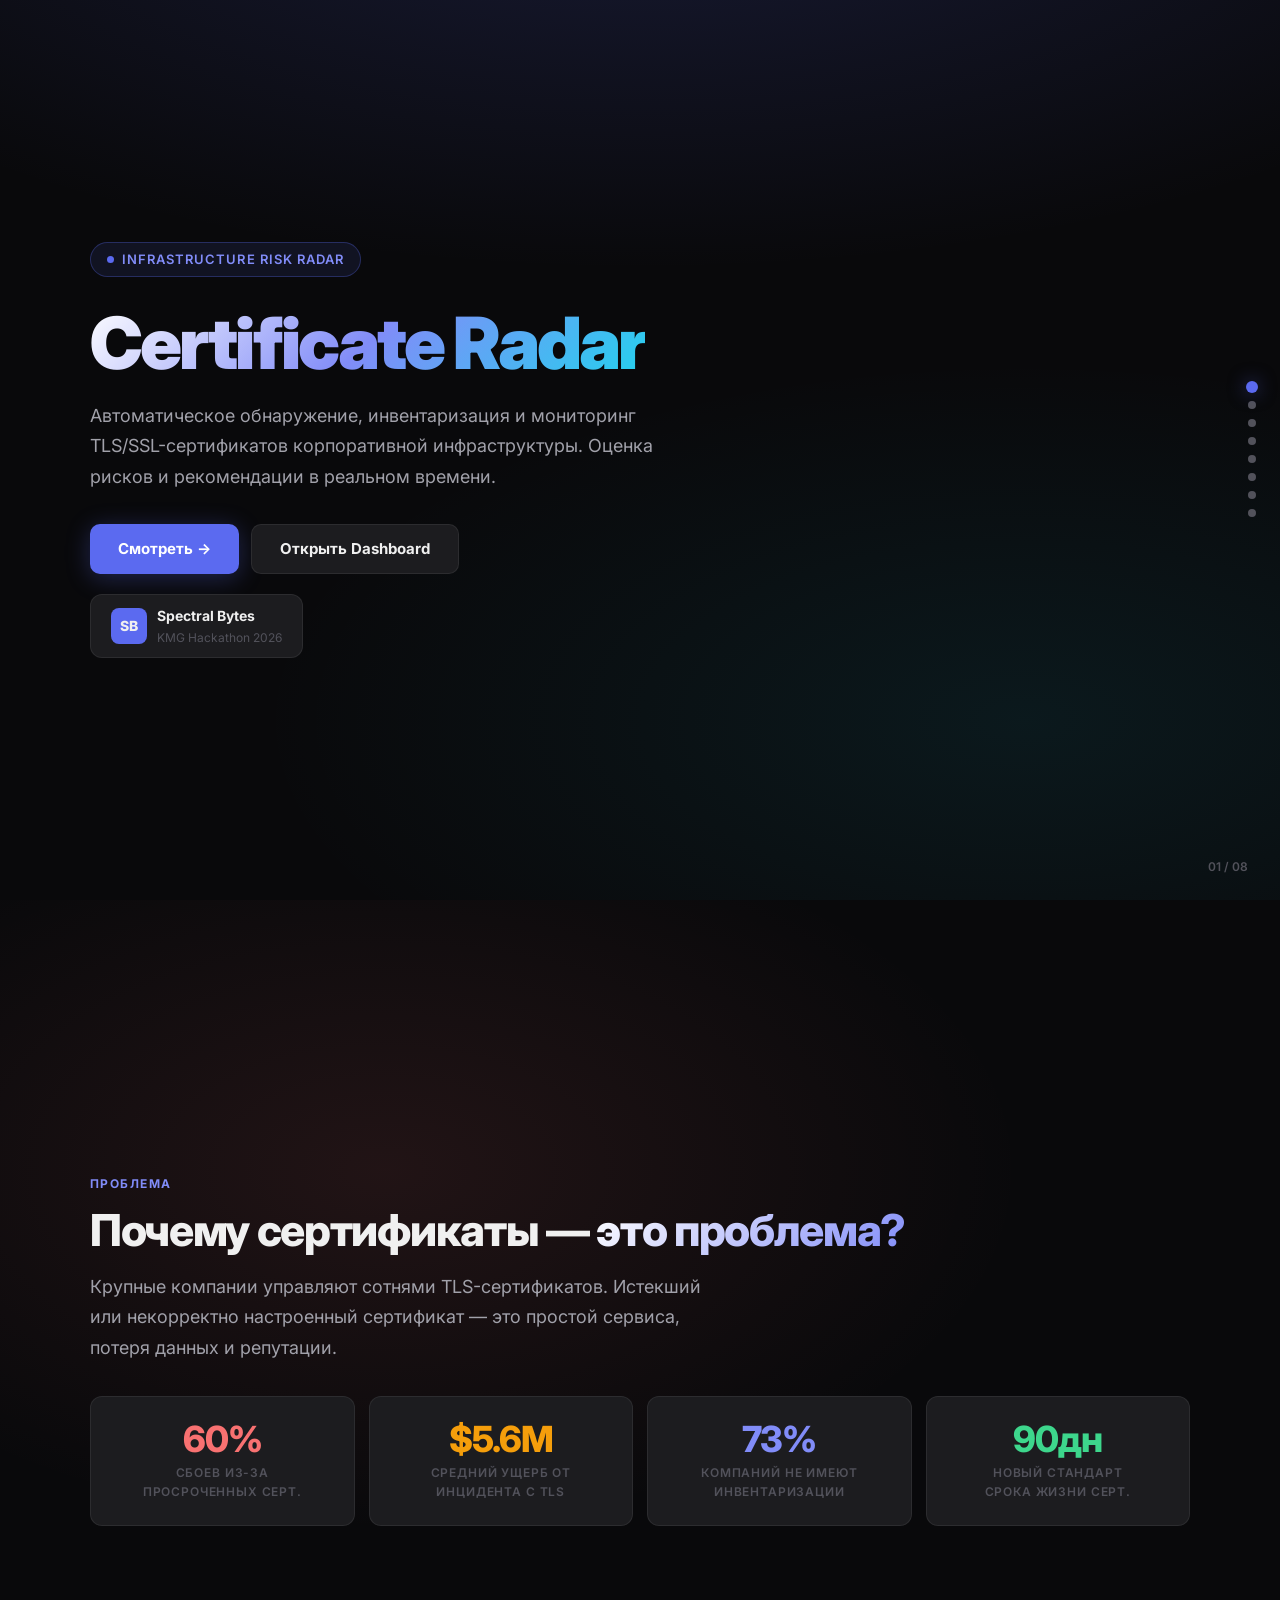
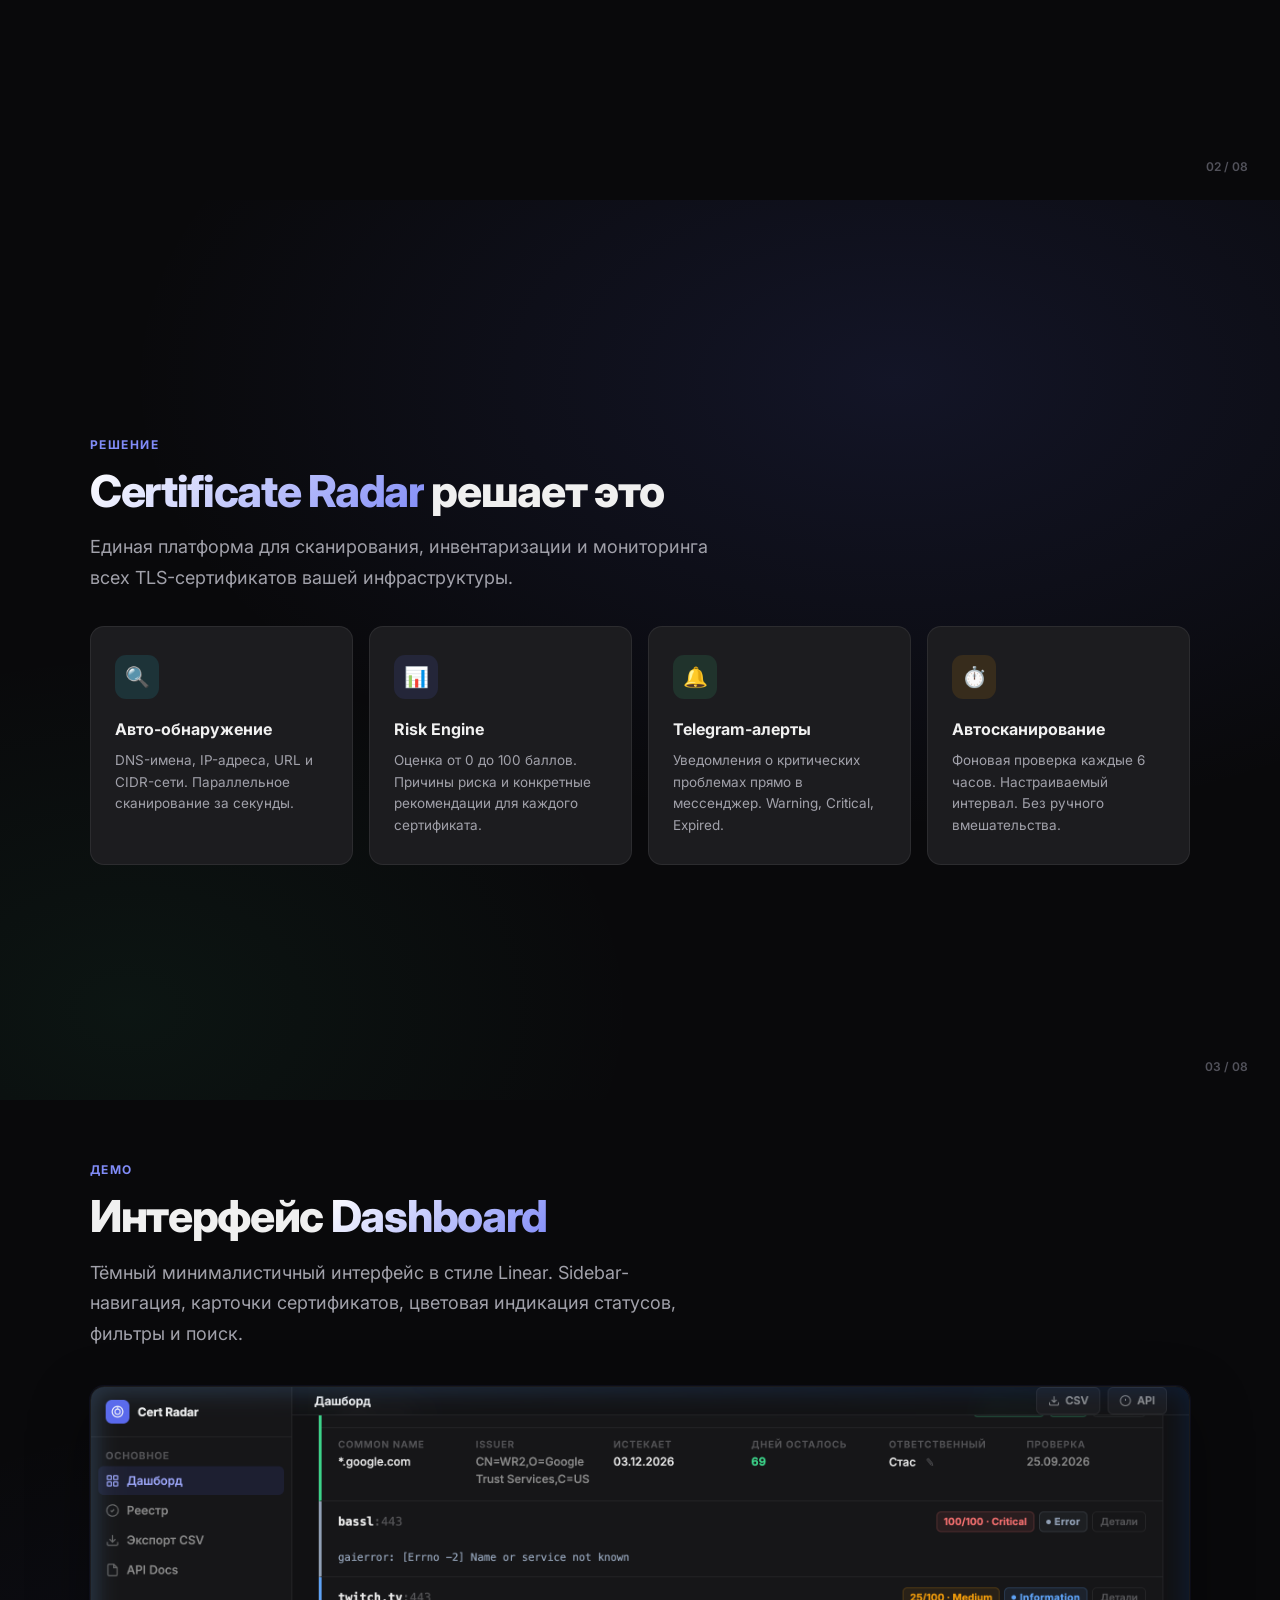
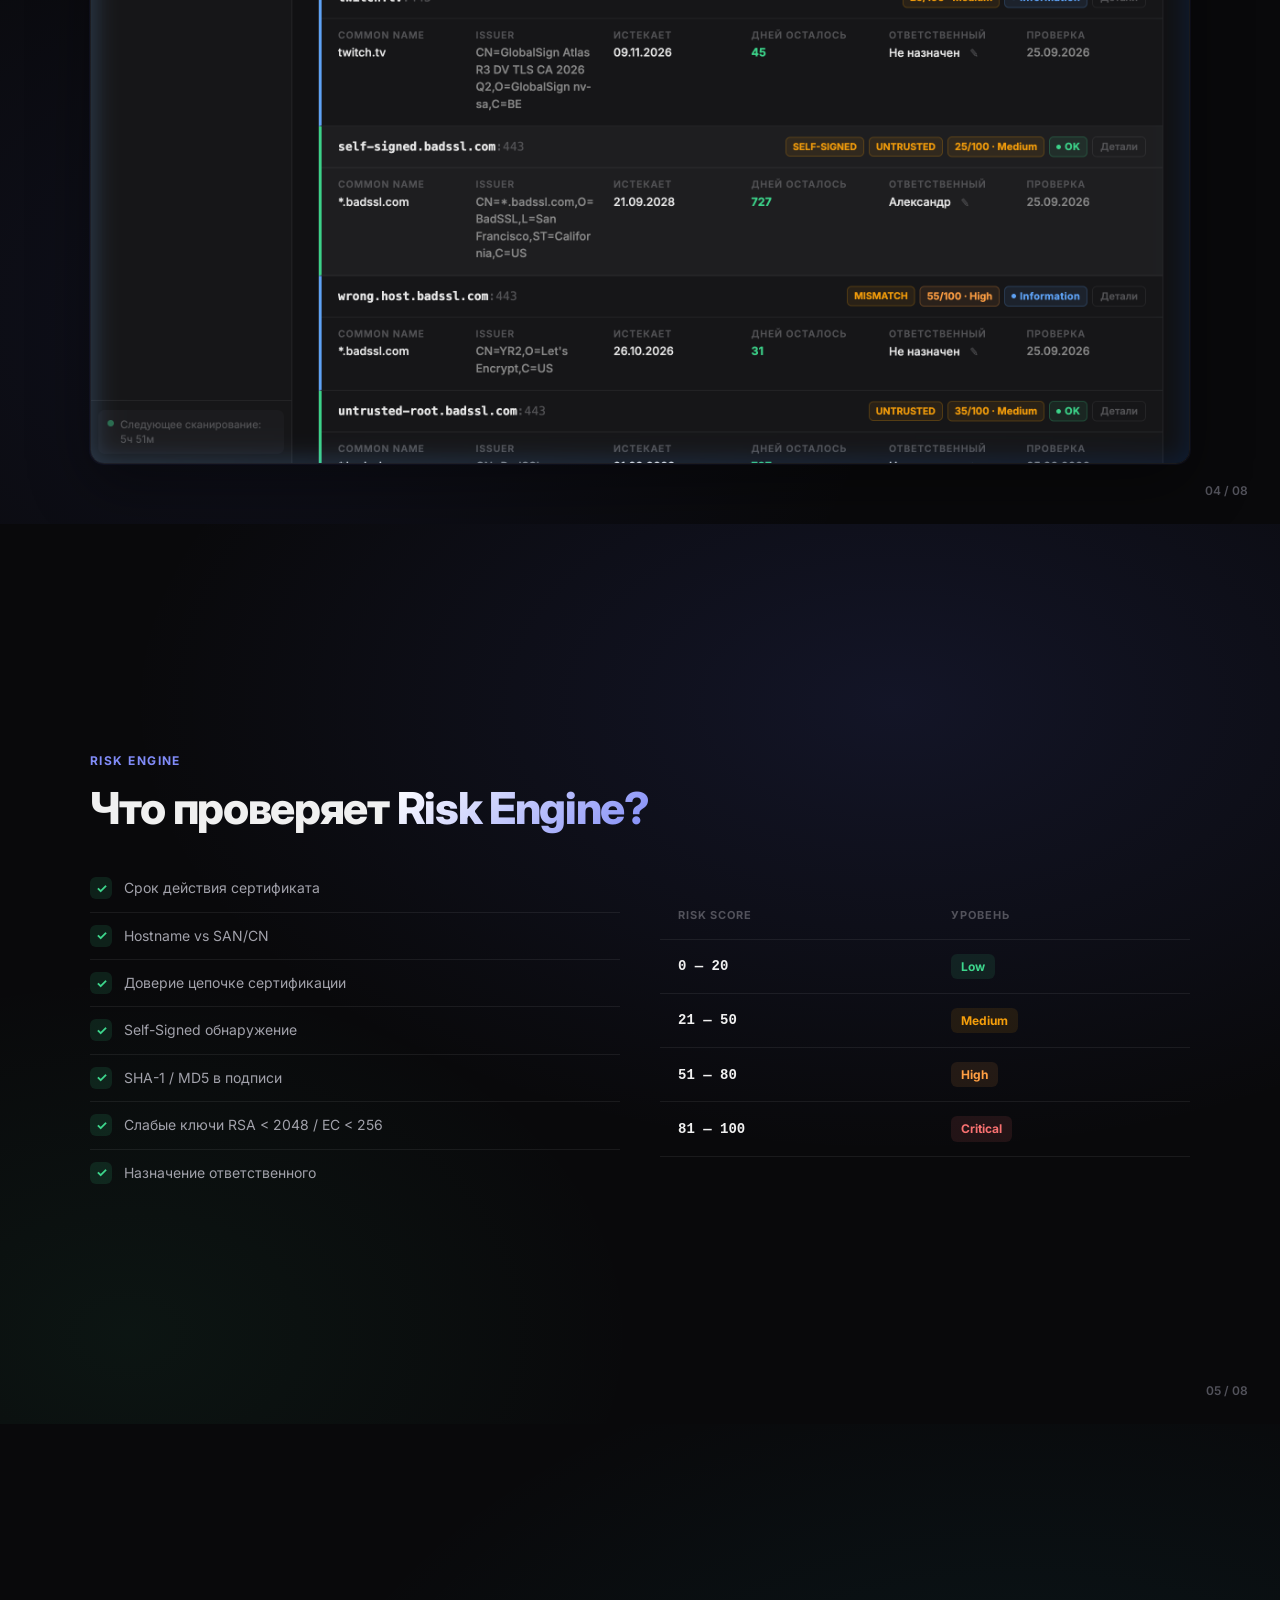
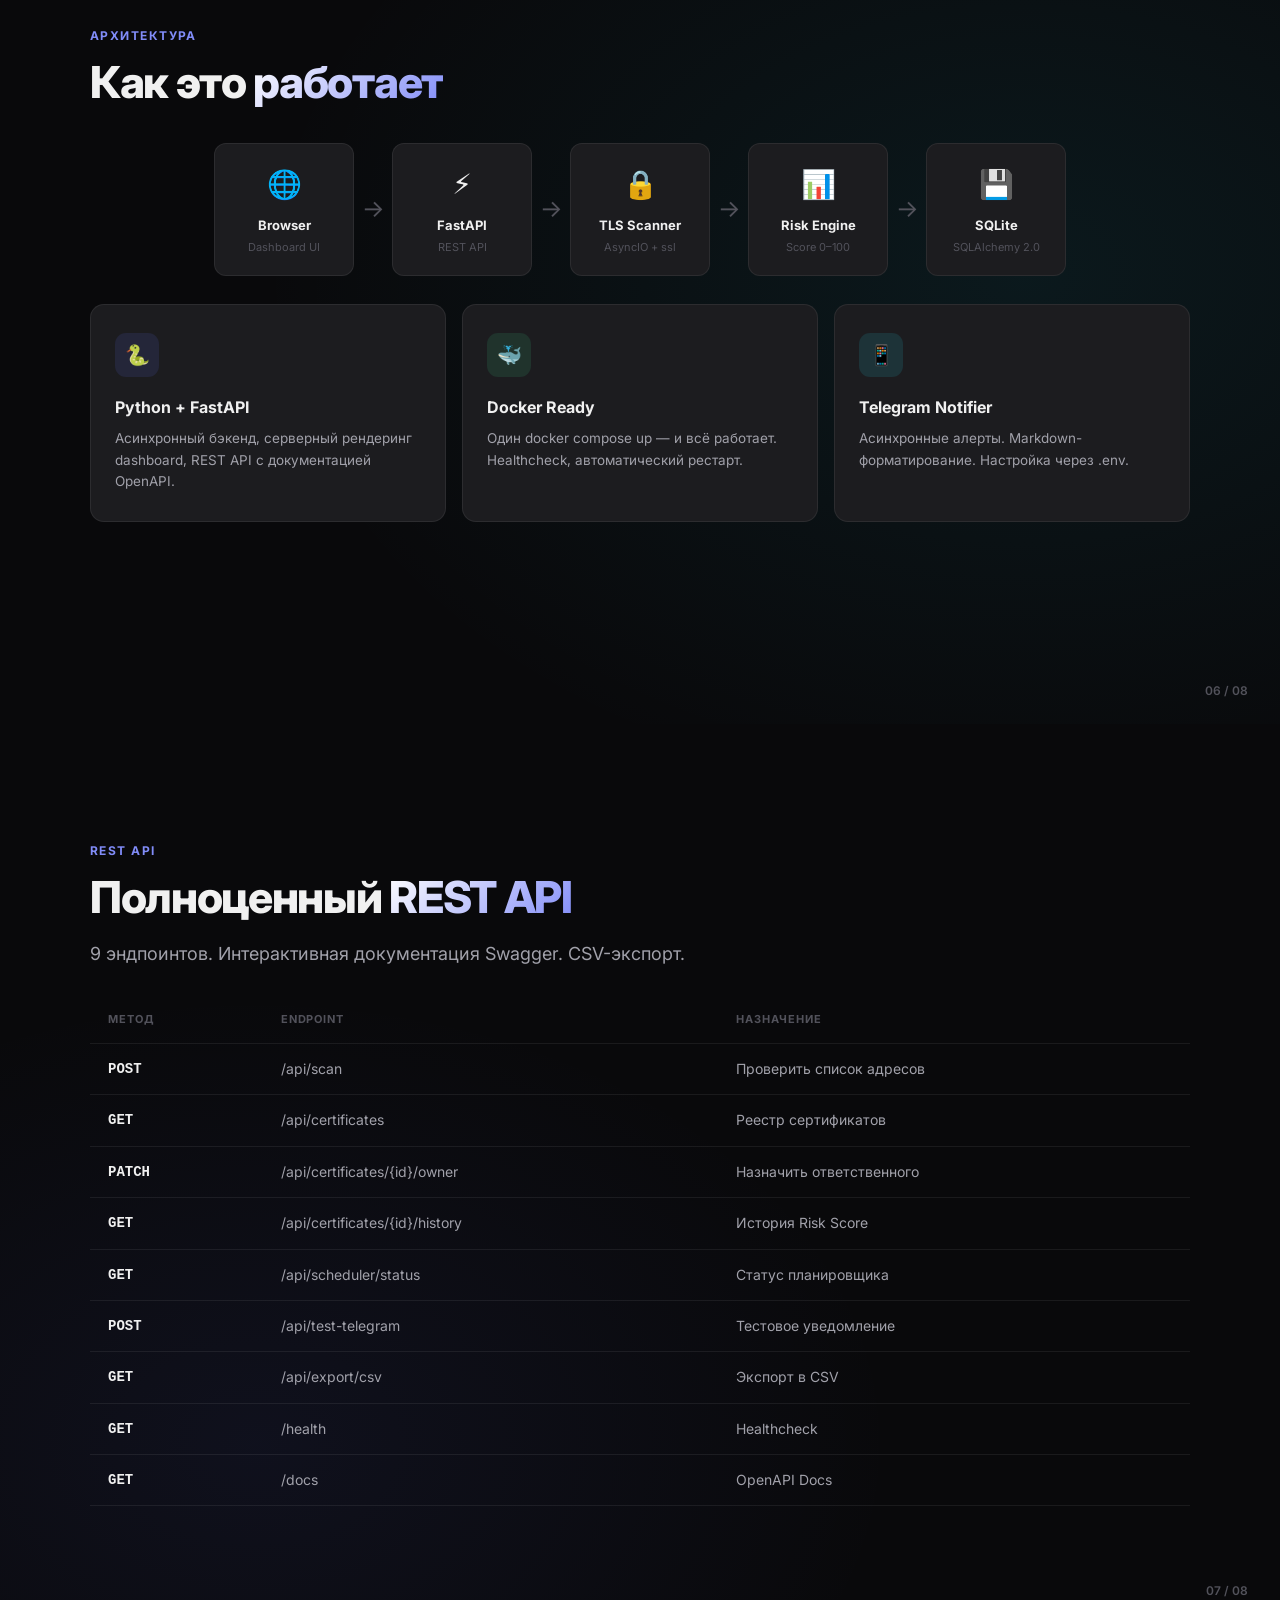
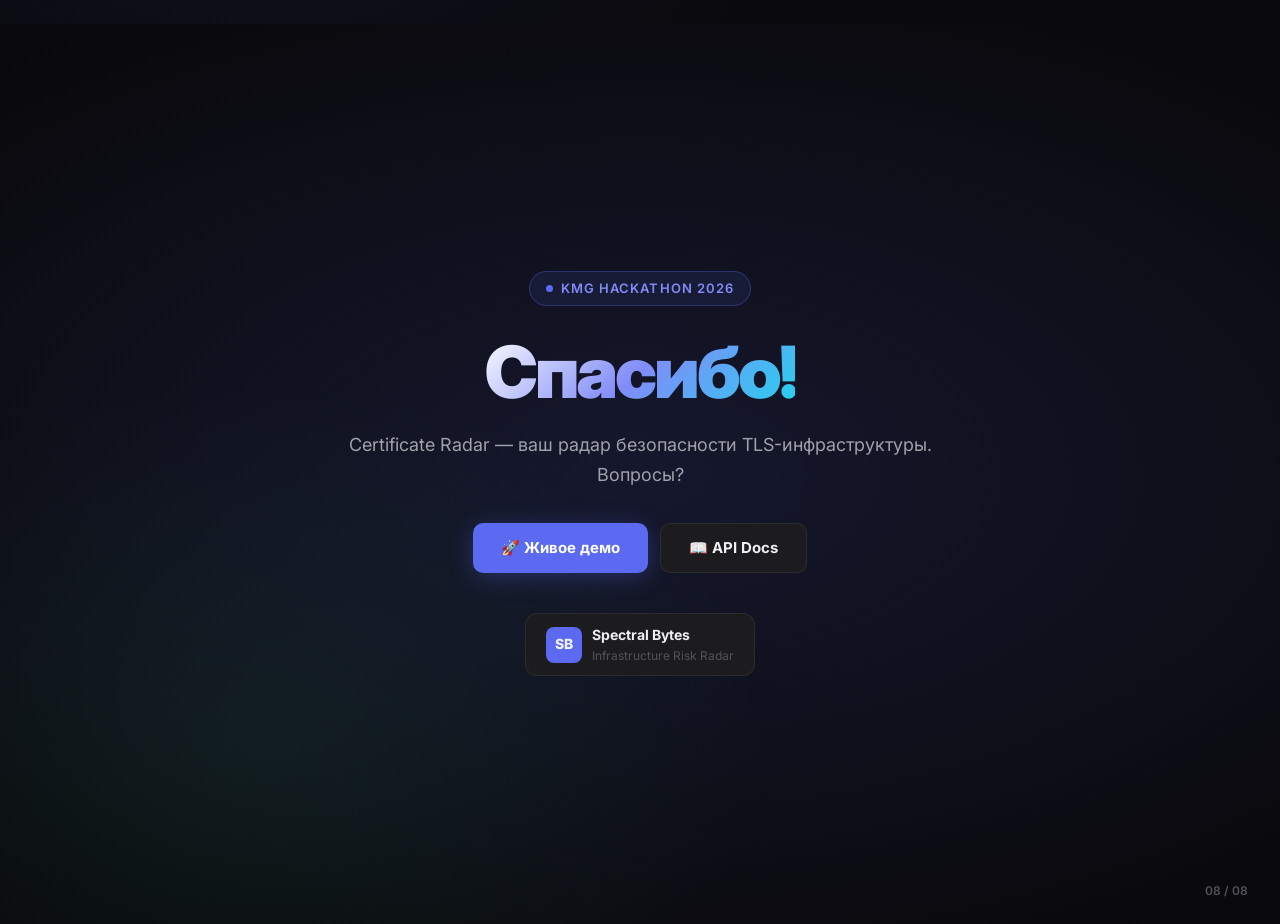
==== presentation/index.html @ 3d53b8e4 "feat: add filtered CSV export with custom filenames" ====
<!doctype html>
<html lang="ru">
<head>
  <meta charset="utf-8"/>
  <meta name="viewport" content="width=device-width, initial-scale=1"/>
  <title>Certificate Radar — Презентация</title>
  <link rel="preconnect" href="https://fonts.googleapis.com"/>
  <link rel="preconnect" href="https://fonts.gstatic.com" crossorigin/>
  <link href="https://fonts.googleapis.com/css2?family=Inter:wght@400;500;600;700;800;900&display=swap" rel="stylesheet"/>
  <style>
    /* ═══ RESET & BASE ═══ */
    *, *::before, *::after { box-sizing: border-box; margin: 0; padding: 0; }

    :root {
      --bg:       #09090b;
      --bg-2:     #111113;
      --bg-3:     #18181b;
      --bg-card:  #1c1c1f;
      --border:   rgba(255,255,255,0.07);
      --text:     #f0f0f0;
      --text-2:   #a1a1aa;
      --text-3:   #52525b;
      --accent:   #5b6af0;
      --accent-2: #818cf8;
      --green:    #3dd68c;
      --orange:   #f59e0b;
      --red:      #f87171;
      --cyan:     #22d3ee;
    }

    html {
      scroll-behavior: smooth;
      scroll-snap-type: y mandatory;
    }

    body {
      font-family: 'Inter', system-ui, sans-serif;
      background: var(--bg);
      color: var(--text);
      line-height: 1.6;
      overflow-x: hidden;
    }

    /* ═══ SLIDE SYSTEM ═══ */
    .slide {
      min-height: 100vh;
      scroll-snap-align: start;
      display: flex;
      flex-direction: column;
      justify-content: center;
      align-items: center;
      padding: 60px 40px;
      position: relative;
      overflow: hidden;
    }

    .slide-inner {
      max-width: 1100px;
      width: 100%;
      z-index: 2;
    }

    /* ═══ BACKGROUNDS ═══ */
    .slide-hero {
      background:
        radial-gradient(ellipse 80% 50% at 50% -20%, rgba(91,106,240,0.2), transparent),
        radial-gradient(ellipse 60% 40% at 80% 80%, rgba(34,211,238,0.08), transparent),
        var(--bg);
    }

    .slide-dark {
      background:
        radial-gradient(ellipse 50% 50% at 20% 80%, rgba(91,106,240,0.08), transparent),
        var(--bg);
    }

    .slide-accent {
      background:
        radial-gradient(ellipse 60% 50% at 70% 20%, rgba(91,106,240,0.12), transparent),
        radial-gradient(ellipse 40% 40% at 10% 90%, rgba(61,214,140,0.06), transparent),
        var(--bg);
    }

    .slide-problem {
      background:
        radial-gradient(ellipse 50% 40% at 30% 30%, rgba(248,113,113,0.1), transparent),
        var(--bg);
    }

    .slide-tech {
      background:
        radial-gradient(ellipse 60% 60% at 80% 50%, rgba(34,211,238,0.08), transparent),
        var(--bg);
    }

    .slide-final {
      background:
        radial-gradient(ellipse 80% 60% at 50% 50%, rgba(91,106,240,0.15), transparent),
        radial-gradient(ellipse 40% 40% at 20% 80%, rgba(61,214,140,0.08), transparent),
        var(--bg);
    }

    /* ═══ NAVIGATION ═══ */
    .nav-dots {
      position: fixed;
      right: 24px;
      top: 50%;
      transform: translateY(-50%);
      display: flex;
      flex-direction: column;
      gap: 10px;
      z-index: 100;
    }

    .nav-dot {
      width: 8px;
      height: 8px;
      border-radius: 50%;
      background: var(--text-3);
      border: none;
      cursor: pointer;
      transition: all 0.3s;
      padding: 0;
    }

    .nav-dot:hover { background: var(--text-2); transform: scale(1.4); }
    .nav-dot.active { background: var(--accent); transform: scale(1.5); box-shadow: 0 0 12px rgba(91,106,240,0.5); }

    /* ═══ TYPOGRAPHY ═══ */
    .hero-badge {
      display: inline-flex;
      align-items: center;
      gap: 8px;
      padding: 6px 16px;
      border-radius: 999px;
      border: 1px solid rgba(91,106,240,0.3);
      background: rgba(91,106,240,0.1);
      color: var(--accent-2);
      font-size: 13px;
      font-weight: 600;
      letter-spacing: 0.08em;
      text-transform: uppercase;
      margin-bottom: 28px;
    }

    .hero-badge::before {
      content: '';
      width: 7px; height: 7px;
      border-radius: 50%;
      background: var(--accent);
      animation: pulse 2s ease-in-out infinite;
    }

    @keyframes pulse { 0%,100%{opacity:1;transform:scale(1)} 50%{opacity:0.4;transform:scale(0.8)} }

    h1 {
      font-size: clamp(40px, 6vw, 72px);
      font-weight: 900;
      letter-spacing: -0.04em;
      line-height: 1.05;
      margin-bottom: 20px;
    }

    h1 .gradient {
      background: linear-gradient(135deg, #fff 0%, var(--accent-2) 50%, var(--cyan) 100%);
      -webkit-background-clip: text;
      -webkit-text-fill-color: transparent;
      background-clip: text;
    }

    h2 {
      font-size: clamp(28px, 4vw, 44px);
      font-weight: 800;
      letter-spacing: -0.03em;
      line-height: 1.15;
      margin-bottom: 16px;
    }

    h2 .gradient {
      background: linear-gradient(135deg, #fff 0%, var(--accent-2) 100%);
      -webkit-background-clip: text;
      -webkit-text-fill-color: transparent;
      background-clip: text;
    }

    .subtitle {
      font-size: 18px;
      color: var(--text-2);
      max-width: 620px;
      line-height: 1.7;
    }

    .section-label {
      font-size: 12px;
      font-weight: 700;
      color: var(--accent-2);
      text-transform: uppercase;
      letter-spacing: 0.12em;
      margin-bottom: 12px;
    }

    /* ═══ CARDS GRID ═══ */
    .cards {
      display: grid;
      grid-template-columns: repeat(auto-fit, minmax(260px, 1fr));
      gap: 16px;
      margin-top: 32px;
    }

    .card {
      background: var(--bg-card);
      border: 1px solid var(--border);
      border-radius: 14px;
      padding: 28px 24px;
      transition: border-color 0.2s, transform 0.2s;
    }

    .card:hover {
      border-color: rgba(91,106,240,0.25);
      transform: translateY(-3px);
    }

    .card-icon {
      width: 44px;
      height: 44px;
      border-radius: 11px;
      display: flex;
      align-items: center;
      justify-content: center;
      margin-bottom: 18px;
      font-size: 20px;
    }

    .card-icon.green  { background: rgba(61,214,140,0.12); color: var(--green); }
    .card-icon.orange { background: rgba(245,158,11,0.12); color: var(--orange); }
    .card-icon.red    { background: rgba(248,113,113,0.12); color: var(--red); }
    .card-icon.cyan   { background: rgba(34,211,238,0.12); color: var(--cyan); }
    .card-icon.accent { background: rgba(91,106,240,0.12); color: var(--accent-2); }

    .card h3 {
      font-size: 16px;
      font-weight: 700;
      margin-bottom: 8px;
      color: var(--text);
    }

    .card p {
      font-size: 13.5px;
      color: var(--text-2);
      line-height: 1.6;
    }

    /* ═══ STATS ROW ═══ */
    .stats-row {
      display: grid;
      grid-template-columns: repeat(4, 1fr);
      gap: 14px;
      margin-top: 32px;
    }

    .stat-box {
      background: var(--bg-card);
      border: 1px solid var(--border);
      border-radius: 12px;
      padding: 24px 20px;
      text-align: center;
      transition: border-color 0.2s;
    }

    .stat-box:hover { border-color: rgba(91,106,240,0.2); }

    .stat-number {
      font-size: 36px;
      font-weight: 800;
      letter-spacing: -0.03em;
      line-height: 1;
      margin-bottom: 6px;
    }

    .stat-number.green  { color: var(--green); }
    .stat-number.orange { color: var(--orange); }
    .stat-number.red    { color: var(--red); }
    .stat-number.accent { color: var(--accent-2); }

    .stat-label {
      font-size: 12px;
      color: var(--text-3);
      font-weight: 600;
      text-transform: uppercase;
      letter-spacing: 0.07em;
    }

    /* ═══ SCREENSHOT ═══ */
    .screenshot-wrap {
      margin-top: 36px;
      border-radius: 14px;
      overflow: hidden;
      border: 1px solid var(--border);
      box-shadow:
        0 20px 60px rgba(0,0,0,0.4),
        0 0 0 1px rgba(91,106,240,0.08);
    }

    .screenshot-wrap img {
      width: 100%;
      display: block;
    }

    /* ═══ ARCHITECTURE ═══ */
    .arch-flow {
      display: flex;
      align-items: center;
      justify-content: center;
      gap: 0;
      margin-top: 36px;
      flex-wrap: wrap;
    }

    .arch-node {
      background: var(--bg-card);
      border: 1px solid var(--border);
      border-radius: 12px;
      padding: 18px 24px;
      text-align: center;
      min-width: 140px;
      transition: border-color 0.2s;
    }

    .arch-node:hover { border-color: rgba(91,106,240,0.25); }

    .arch-node-icon {
      font-size: 28px;
      margin-bottom: 8px;
    }

    .arch-node-title {
      font-size: 13px;
      font-weight: 700;
      color: var(--text);
    }

    .arch-node-sub {
      font-size: 11px;
      color: var(--text-3);
      margin-top: 3px;
    }

    .arch-arrow {
      color: var(--text-3);
      font-size: 24px;
      padding: 0 8px;
      flex-shrink: 0;
    }

    /* ═══ RISK TABLE ═══ */
    .risk-table {
      width: 100%;
      border-collapse: collapse;
      margin-top: 28px;
    }

    .risk-table th,
    .risk-table td {
      padding: 14px 18px;
      text-align: left;
      border-bottom: 1px solid var(--border);
      font-size: 14px;
    }

    .risk-table th {
      font-size: 11px;
      font-weight: 700;
      color: var(--text-3);
      text-transform: uppercase;
      letter-spacing: 0.08em;
    }

    .risk-table td { color: var(--text-2); }
    .risk-table td:first-child { color: var(--text); font-weight: 600; font-family: 'SFMono-Regular', monospace; }

    .risk-pill {
      display: inline-flex;
      align-items: center;
      gap: 5px;
      padding: 3px 10px;
      border-radius: 6px;
      font-size: 12px;
      font-weight: 700;
    }

    .risk-pill.low      { color: var(--green);  background: rgba(61,214,140,0.1); }
    .risk-pill.medium   { color: var(--orange); background: rgba(245,158,11,0.1); }
    .risk-pill.high     { color: #ff9f43;       background: rgba(255,159,67,0.1); }
    .risk-pill.critical { color: var(--red);    background: rgba(248,113,113,0.1); }

    /* ═══ TWO COLUMNS ═══ */
    .two-col {
      display: grid;
      grid-template-columns: 1fr 1fr;
      gap: 40px;
      margin-top: 32px;
      align-items: start;
    }

    .feature-list {
      list-style: none;
    }

    .feature-list li {
      display: flex;
      align-items: flex-start;
      gap: 12px;
      padding: 12px 0;
      border-bottom: 1px solid var(--border);
      font-size: 14px;
      color: var(--text-2);
    }

    .feature-list li:last-child { border-bottom: none; }

    .feature-check {
      width: 22px;
      height: 22px;
      border-radius: 6px;
      background: rgba(61,214,140,0.12);
      color: var(--green);
      display: flex;
      align-items: center;
      justify-content: center;
      flex-shrink: 0;
      font-size: 13px;
      font-weight: 700;
    }

    /* ═══ TEAM BADGE ═══ */
    .team-badge {
      display: inline-flex;
      align-items: center;
      gap: 10px;
      padding: 10px 20px;
      border-radius: 12px;
      background: var(--bg-card);
      border: 1px solid var(--border);
      margin-top: 20px;
    }

    .team-avatar {
      width: 36px; height: 36px;
      border-radius: 8px;
      background: var(--accent);
      display: flex;
      align-items: center;
      justify-content: center;
      font-weight: 800;
      font-size: 14px;
    }

    .team-info-name {
      font-weight: 700;
      font-size: 14px;
    }

    .team-info-role {
      font-size: 12px;
      color: var(--text-3);
    }

    /* ═══ CTA ═══ */
    .cta-buttons {
      display: flex;
      gap: 12px;
      margin-top: 32px;
      flex-wrap: wrap;
    }

    .cta {
      display: inline-flex;
      align-items: center;
      gap: 8px;
      padding: 12px 28px;
      border-radius: 10px;
      font-size: 15px;
      font-weight: 700;
      text-decoration: none;
      transition: transform 0.15s, box-shadow 0.2s;
    }

    .cta:hover { transform: translateY(-2px); }

    .cta-primary {
      background: var(--accent);
      color: white;
      box-shadow: 0 4px 24px rgba(91,106,240,0.3);
    }

    .cta-primary:hover { box-shadow: 0 8px 32px rgba(91,106,240,0.45); }

    .cta-secondary {
      background: var(--bg-card);
      color: var(--text);
      border: 1px solid var(--border);
    }

    .cta-secondary:hover { border-color: rgba(91,106,240,0.3); }

    /* ═══ SLIDE NUMBER ═══ */
    .slide-number {
      position: absolute;
      bottom: 24px;
      right: 32px;
      font-size: 12px;
      color: var(--text-3);
      font-weight: 600;
    }

    /* ═══ KEYBOARD HINT ═══ */
    .keyboard-hint {
      position: fixed;
      bottom: 24px;
      left: 50%;
      transform: translateX(-50%);
      display: flex;
      align-items: center;
      gap: 8px;
      padding: 8px 16px;
      border-radius: 8px;
      background: rgba(28,28,31,0.9);
      border: 1px solid var(--border);
      font-size: 12px;
      color: var(--text-3);
      z-index: 100;
      backdrop-filter: blur(8px);
      animation: fade-hint 5s ease-in-out forwards;
    }

    .keyboard-hint kbd {
      padding: 2px 7px;
      border-radius: 4px;
      background: var(--bg);
      border: 1px solid var(--border);
      font-family: inherit;
      font-size: 11px;
    }

    @keyframes fade-hint {
      0%,70% { opacity: 1; }
      100% { opacity: 0; pointer-events: none; }
    }

    /* ═══ RESPONSIVE ═══ */
    @media (max-width: 768px) {
      .slide { padding: 40px 20px; }
      .stats-row { grid-template-columns: 1fr 1fr; }
      .two-col { grid-template-columns: 1fr; }
      .arch-flow { flex-direction: column; }
      .arch-arrow { transform: rotate(90deg); }
      .nav-dots { display: none; }
    }
  </style>
</head>
<body>

<!-- ═══ NAVIGATION DOTS ═══ -->
<nav class="nav-dots" id="nav-dots"></nav>

<!-- ═══ KEYBOARD HINT ═══ -->
<div class="keyboard-hint">
  Навигация: <kbd>↑</kbd> <kbd>↓</kbd> или скролл
</div>

<!-- ═══════════════════════════════════════════════
     SLIDE 1 — TITLE
═══════════════════════════════════════════════ -->
<section class="slide slide-hero" id="slide-1">
  <div class="slide-inner">
    <div class="hero-badge">Infrastructure Risk Radar</div>
    <h1>
      <span class="gradient">Certificate Radar</span>
    </h1>
    <p class="subtitle">
      Автоматическое обнаружение, инвентаризация и мониторинг TLS/SSL-сертификатов
      корпоративной инфраструктуры. Оценка рисков и рекомендации в реальном времени.
    </p>
    <div class="cta-buttons">
      <a class="cta cta-primary" href="#slide-2">Смотреть →</a>
      <a class="cta cta-secondary" href="http://localhost:8000" target="_blank">Открыть Dashboard</a>
    </div>

    <div class="team-badge">
      <div class="team-avatar">SB</div>
      <div>
        <div class="team-info-name">Spectral Bytes</div>
        <div class="team-info-role">KMG Hackathon 2026</div>
      </div>
    </div>
  </div>
  <span class="slide-number">01 / 08</span>
</section>

<!-- ═══════════════════════════════════════════════
     SLIDE 2 — PROBLEM
═══════════════════════════════════════════════ -->
<section class="slide slide-problem" id="slide-2">
  <div class="slide-inner">
    <p class="section-label">Проблема</p>
    <h2>Почему сертификаты — <span class="gradient">это проблема?</span></h2>
    <p class="subtitle">
      Крупные компании управляют сотнями TLS-сертификатов.
      Истекший или некорректно настроенный сертификат — это простой сервиса, потеря данных и репутации.
    </p>

    <div class="stats-row">
      <div class="stat-box">
        <div class="stat-number red">60%</div>
        <div class="stat-label">Сбоев из-за<br/>просроченных серт.</div>
      </div>
      <div class="stat-box">
        <div class="stat-number orange">$5.6M</div>
        <div class="stat-label">Средний ущерб от<br/>инцидента с TLS</div>
      </div>
      <div class="stat-box">
        <div class="stat-number accent">73%</div>
        <div class="stat-label">Компаний не имеют<br/>инвентаризации</div>
      </div>
      <div class="stat-box">
        <div class="stat-number green">90дн</div>
        <div class="stat-label">Новый стандарт<br/>срока жизни серт.</div>
      </div>
    </div>
  </div>
  <span class="slide-number">02 / 08</span>
</section>

<!-- ═══════════════════════════════════════════════
     SLIDE 3 — SOLUTION
═══════════════════════════════════════════════ -->
<section class="slide slide-accent" id="slide-3">
  <div class="slide-inner">
    <p class="section-label">Решение</p>
    <h2><span class="gradient">Certificate Radar</span> решает это</h2>
    <p class="subtitle">
      Единая платформа для сканирования, инвентаризации и мониторинга
      всех TLS-сертификатов вашей инфраструктуры.
    </p>

    <div class="cards">
      <div class="card">
        <div class="card-icon cyan">🔍</div>
        <h3>Авто-обнаружение</h3>
        <p>DNS-имена, IP-адреса, URL и CIDR-сети. Параллельное сканирование за секунды.</p>
      </div>
      <div class="card">
        <div class="card-icon accent">📊</div>
        <h3>Risk Engine</h3>
        <p>Оценка от 0 до 100 баллов. Причины риска и конкретные рекомендации для каждого сертификата.</p>
      </div>
      <div class="card">
        <div class="card-icon green">🔔</div>
        <h3>Telegram-алерты</h3>
        <p>Уведомления о критических проблемах прямо в мессенджер. Warning, Critical, Expired.</p>
      </div>
      <div class="card">
        <div class="card-icon orange">⏱️</div>
        <h3>Автосканирование</h3>
        <p>Фоновая проверка каждые 6 часов. Настраиваемый интервал. Без ручного вмешательства.</p>
      </div>
    </div>
  </div>
  <span class="slide-number">03 / 08</span>
</section>

<!-- ═══════════════════════════════════════════════
     SLIDE 4 — DEMO SCREENSHOT
═══════════════════════════════════════════════ -->
<section class="slide slide-dark" id="slide-4">
  <div class="slide-inner">
    <p class="section-label">Демо</p>
    <h2>Интерфейс <span class="gradient">Dashboard</span></h2>
    <p class="subtitle">
      Тёмный минималистичный интерфейс в стиле Linear. Sidebar-навигация, карточки сертификатов,
      цветовая индикация статусов, фильтры и поиск.
    </p>
    <div class="screenshot-wrap">
      <img src="dashboard.png" alt="Certificate Radar Dashboard"/>
    </div>
  </div>
  <span class="slide-number">04 / 08</span>
</section>

<!-- ═══════════════════════════════════════════════
     SLIDE 5 — RISK ENGINE
═══════════════════════════════════════════════ -->
<section class="slide slide-accent" id="slide-5">
  <div class="slide-inner">
    <p class="section-label">Risk Engine</p>
    <h2>Что проверяет <span class="gradient">Risk Engine?</span></h2>

    <div class="two-col">
      <div>
        <ul class="feature-list">
          <li><span class="feature-check">✓</span> Срок действия сертификата</li>
          <li><span class="feature-check">✓</span> Hostname vs SAN/CN</li>
          <li><span class="feature-check">✓</span> Доверие цепочке сертификации</li>
          <li><span class="feature-check">✓</span> Self-Signed обнаружение</li>
          <li><span class="feature-check">✓</span> SHA-1 / MD5 в подписи</li>
          <li><span class="feature-check">✓</span> Слабые ключи RSA < 2048 / EC < 256</li>
          <li><span class="feature-check">✓</span> Назначение ответственного</li>
        </ul>
      </div>
      <div>
        <table class="risk-table">
          <thead>
            <tr><th>Risk Score</th><th>Уровень</th></tr>
          </thead>
          <tbody>
            <tr><td>0 — 20</td><td><span class="risk-pill low">Low</span></td></tr>
            <tr><td>21 — 50</td><td><span class="risk-pill medium">Medium</span></td></tr>
            <tr><td>51 — 80</td><td><span class="risk-pill high">High</span></td></tr>
            <tr><td>81 — 100</td><td><span class="risk-pill critical">Critical</span></td></tr>
          </tbody>
        </table>
      </div>
    </div>
  </div>
  <span class="slide-number">05 / 08</span>
</section>

<!-- ═══════════════════════════════════════════════
     SLIDE 6 — ARCHITECTURE
═══════════════════════════════════════════════ -->
<section class="slide slide-tech" id="slide-6">
  <div class="slide-inner">
    <p class="section-label">Архитектура</p>
    <h2>Как это <span class="gradient">работает</span></h2>

    <div class="arch-flow">
      <div class="arch-node">
        <div class="arch-node-icon">🌐</div>
        <div class="arch-node-title">Browser</div>
        <div class="arch-node-sub">Dashboard UI</div>
      </div>
      <div class="arch-arrow">→</div>
      <div class="arch-node">
        <div class="arch-node-icon">⚡</div>
        <div class="arch-node-title">FastAPI</div>
        <div class="arch-node-sub">REST API</div>
      </div>
      <div class="arch-arrow">→</div>
      <div class="arch-node">
        <div class="arch-node-icon">🔒</div>
        <div class="arch-node-title">TLS Scanner</div>
        <div class="arch-node-sub">AsyncIO + ssl</div>
      </div>
      <div class="arch-arrow">→</div>
      <div class="arch-node">
        <div class="arch-node-icon">📊</div>
        <div class="arch-node-title">Risk Engine</div>
        <div class="arch-node-sub">Score 0–100</div>
      </div>
      <div class="arch-arrow">→</div>
      <div class="arch-node">
        <div class="arch-node-icon">💾</div>
        <div class="arch-node-title">SQLite</div>
        <div class="arch-node-sub">SQLAlchemy 2.0</div>
      </div>
    </div>

    <div class="cards" style="margin-top:28px">
      <div class="card">
        <div class="card-icon accent">🐍</div>
        <h3>Python + FastAPI</h3>
        <p>Асинхронный бэкенд, серверный рендеринг dashboard, REST API с документацией OpenAPI.</p>
      </div>
      <div class="card">
        <div class="card-icon green">🐳</div>
        <h3>Docker Ready</h3>
        <p>Один docker compose up — и всё работает. Healthcheck, автоматический рестарт.</p>
      </div>
      <div class="card">
        <div class="card-icon cyan">📱</div>
        <h3>Telegram Notifier</h3>
        <p>Асинхронные алерты. Markdown-форматирование. Настройка через .env.</p>
      </div>
    </div>
  </div>
  <span class="slide-number">06 / 08</span>
</section>

<!-- ═══════════════════════════════════════════════
     SLIDE 7 — API
═══════════════════════════════════════════════ -->
<section class="slide slide-dark" id="slide-7">
  <div class="slide-inner">
    <p class="section-label">REST API</p>
    <h2>Полноценный <span class="gradient">REST API</span></h2>
    <p class="subtitle">9 эндпоинтов. Интерактивная документация Swagger. CSV-экспорт.</p>

    <table class="risk-table" style="margin-top:28px">
      <thead>
        <tr><th>Метод</th><th>Endpoint</th><th>Назначение</th></tr>
      </thead>
      <tbody>
        <tr><td>POST</td><td>/api/scan</td><td>Проверить список адресов</td></tr>
        <tr><td>GET</td><td>/api/certificates</td><td>Реестр сертификатов</td></tr>
        <tr><td>PATCH</td><td>/api/certificates/{id}/owner</td><td>Назначить ответственного</td></tr>
        <tr><td>GET</td><td>/api/certificates/{id}/history</td><td>История Risk Score</td></tr>
        <tr><td>GET</td><td>/api/scheduler/status</td><td>Статус планировщика</td></tr>
        <tr><td>POST</td><td>/api/test-telegram</td><td>Тестовое уведомление</td></tr>
        <tr><td>GET</td><td>/api/export/csv</td><td>Экспорт в CSV</td></tr>
        <tr><td>GET</td><td>/health</td><td>Healthcheck</td></tr>
        <tr><td>GET</td><td>/docs</td><td>OpenAPI Docs</td></tr>
      </tbody>
    </table>
  </div>
  <span class="slide-number">07 / 08</span>
</section>

<!-- ═══════════════════════════════════════════════
     SLIDE 8 — CLOSING
═══════════════════════════════════════════════ -->
<section class="slide slide-final" id="slide-8">
  <div class="slide-inner" style="text-align:center">
    <div class="hero-badge">KMG Hackathon 2026</div>
    <h1><span class="gradient">Спасибо!</span></h1>
    <p class="subtitle" style="margin:0 auto 32px;text-align:center">
      Certificate Radar — ваш радар безопасности TLS-инфраструктуры.<br/>
      Вопросы?
    </p>
    <div class="cta-buttons" style="justify-content:center">
      <a class="cta cta-primary" href="http://localhost:8000" target="_blank">🚀 Живое демо</a>
      <a class="cta cta-secondary" href="http://localhost:8000/docs" target="_blank">📖 API Docs</a>
    </div>

    <div class="team-badge" style="margin-top:40px">
      <div class="team-avatar">SB</div>
      <div style="text-align:left">
        <div class="team-info-name">Spectral Bytes</div>
        <div class="team-info-role">Infrastructure Risk Radar</div>
      </div>
    </div>
  </div>
  <span class="slide-number">08 / 08</span>
</section>

<script>
  // ═══ NAVIGATION DOTS ═══
  const slides = document.querySelectorAll('.slide');
  const dotsContainer = document.getElementById('nav-dots');

  slides.forEach((slide, i) => {
    const dot = document.createElement('button');
    dot.className = 'nav-dot';
    dot.setAttribute('aria-label', `Слайд ${i + 1}`);
    dot.addEventListener('click', () => slide.scrollIntoView({ behavior: 'smooth' }));
    dotsContainer.appendChild(dot);
  });

  const dots = dotsContainer.querySelectorAll('.nav-dot');

  const observer = new IntersectionObserver((entries) => {
    entries.forEach(entry => {
      if (entry.isIntersecting) {
        const idx = Array.from(slides).indexOf(entry.target);
        dots.forEach((d, i) => d.classList.toggle('active', i === idx));
      }
    });
  }, { threshold: 0.5 });

  slides.forEach(s => observer.observe(s));

  // ═══ KEYBOARD NAVIGATION ═══
  let currentSlide = 0;

  document.addEventListener('keydown', (e) => {
    if (e.key === 'ArrowDown' || e.key === 'ArrowRight' || e.key === ' ') {
      e.preventDefault();
      currentSlide = Math.min(currentSlide + 1, slides.length - 1);
      slides[currentSlide].scrollIntoView({ behavior: 'smooth' });
    }
    if (e.key === 'ArrowUp' || e.key === 'ArrowLeft') {
      e.preventDefault();
      currentSlide = Math.max(currentSlide - 1, 0);
      slides[currentSlide].scrollIntoView({ behavior: 'smooth' });
    }
  });

  // Track current slide via scroll
  const scrollObserver = new IntersectionObserver((entries) => {
    entries.forEach(entry => {
      if (entry.isIntersecting) {
        currentSlide = Array.from(slides).indexOf(entry.target);
      }
    });
  }, { threshold: 0.5 });

  slides.forEach(s => scrollObserver.observe(s));
</script>

</body>
</html>
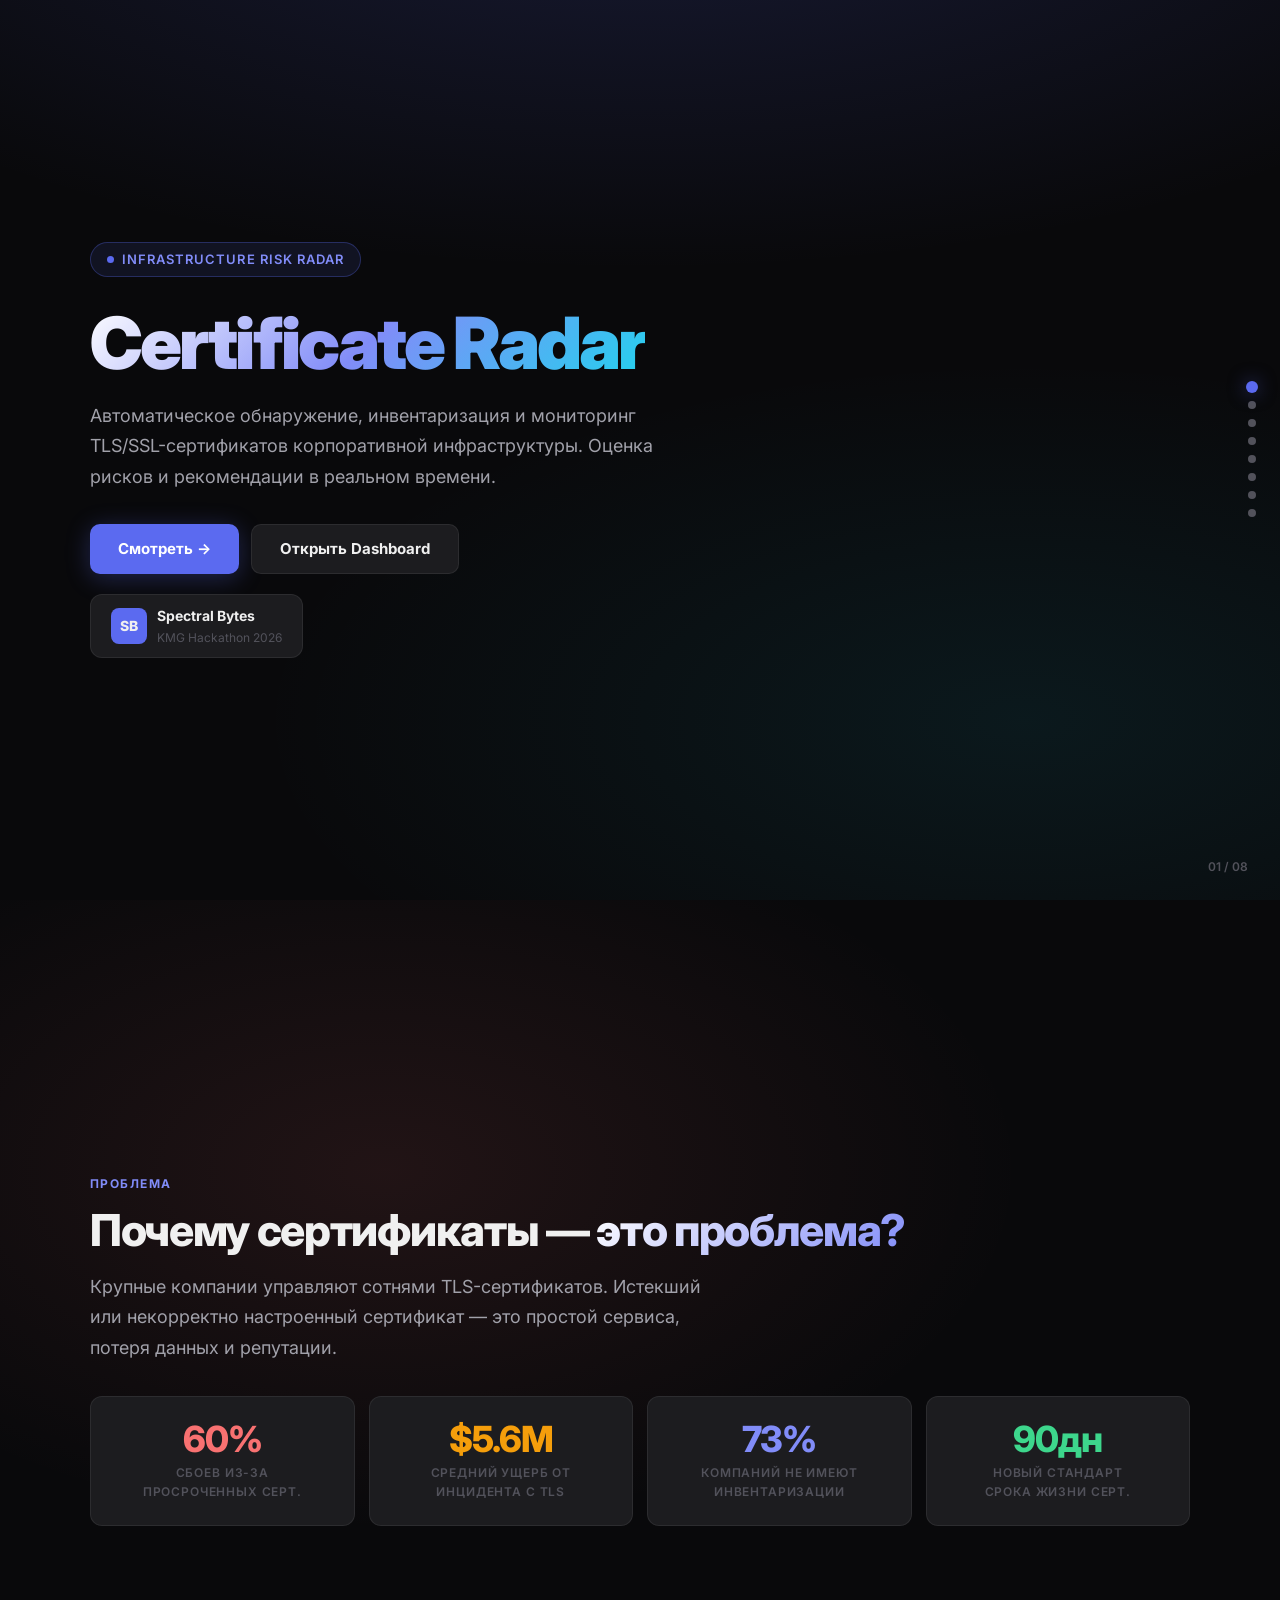
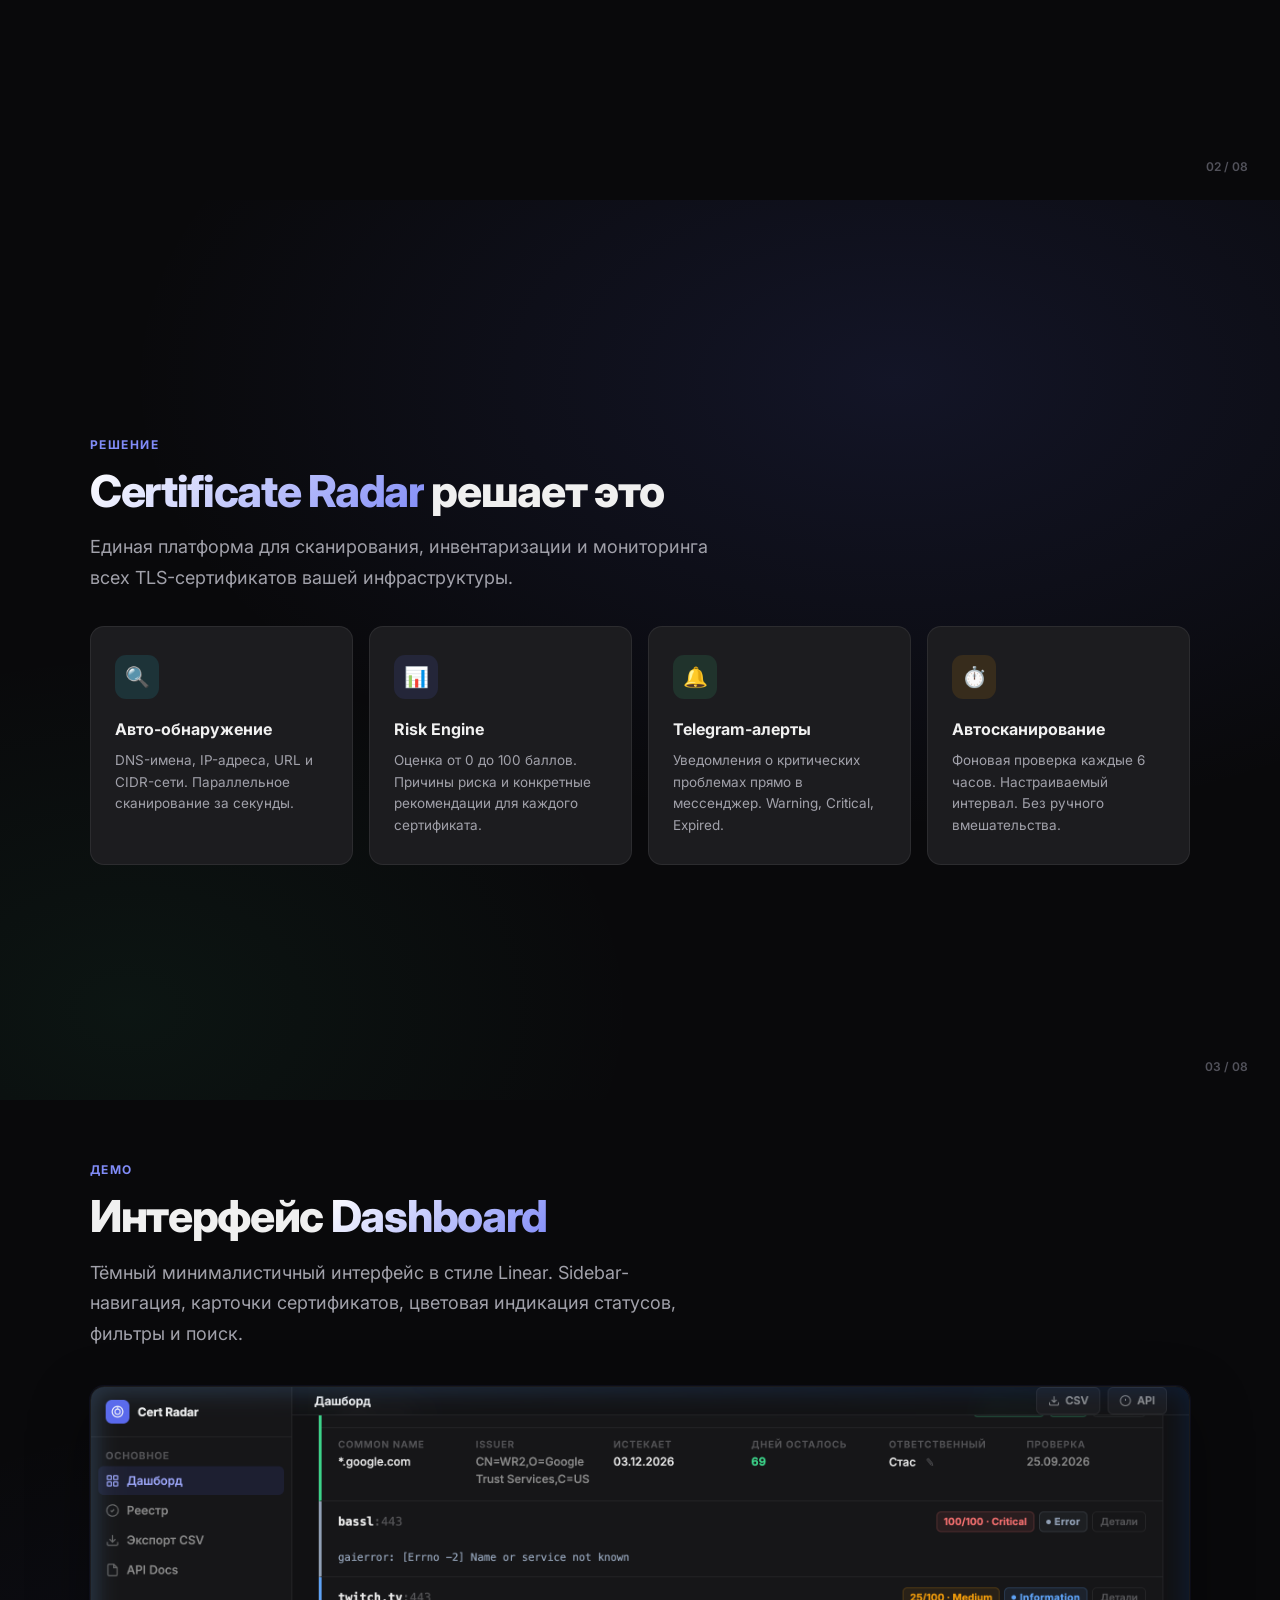
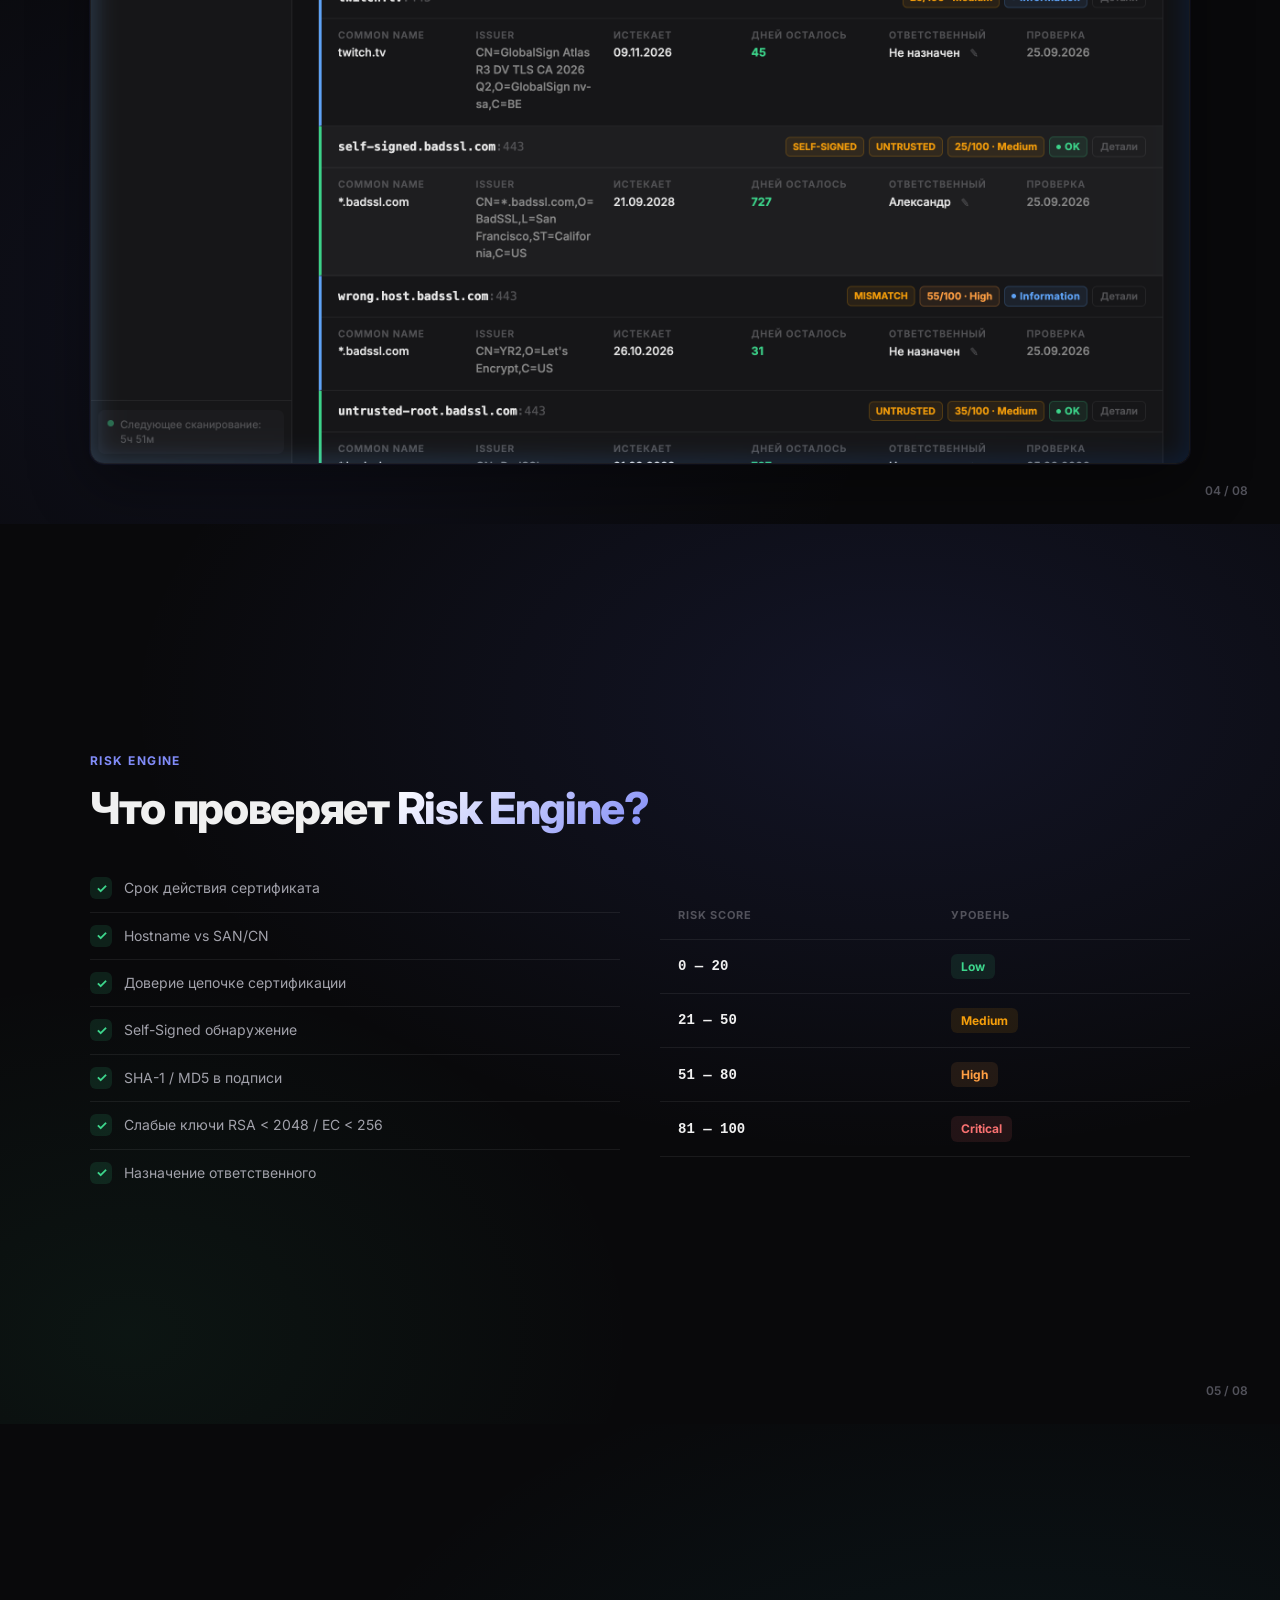
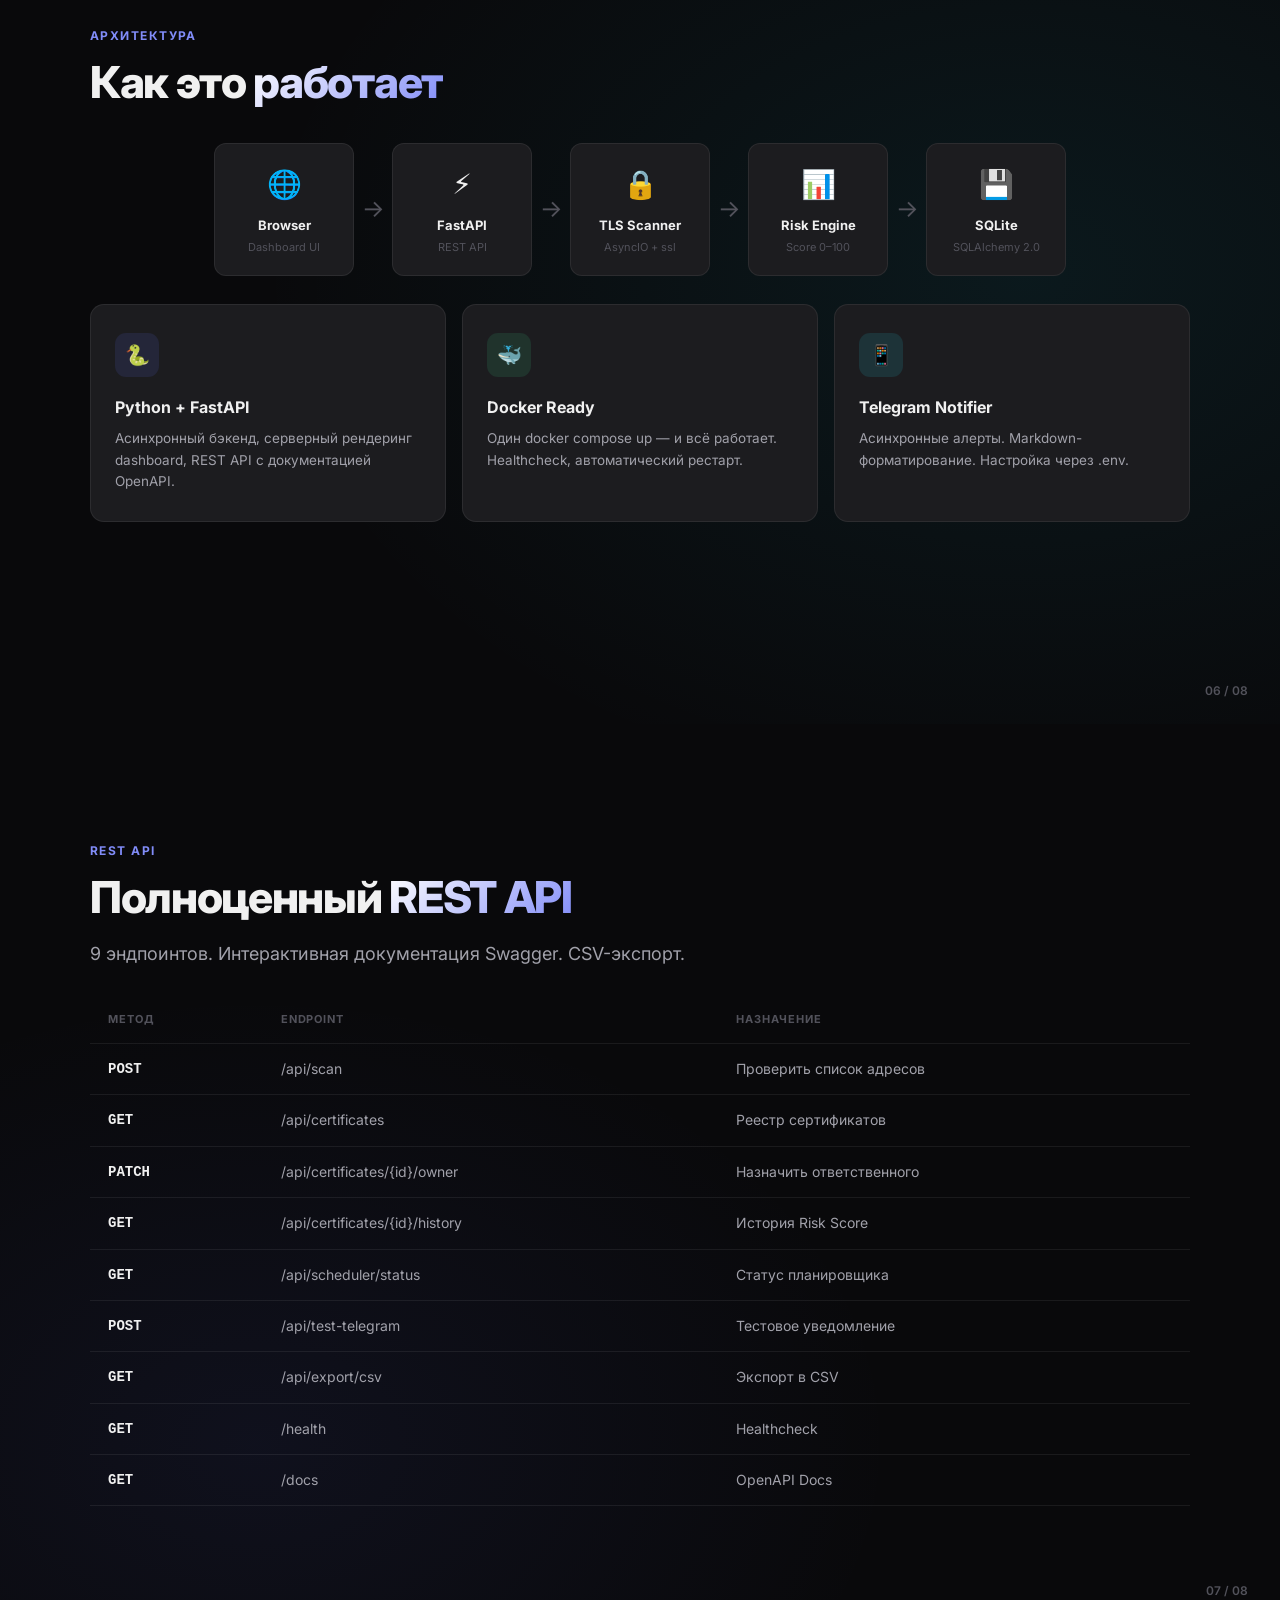
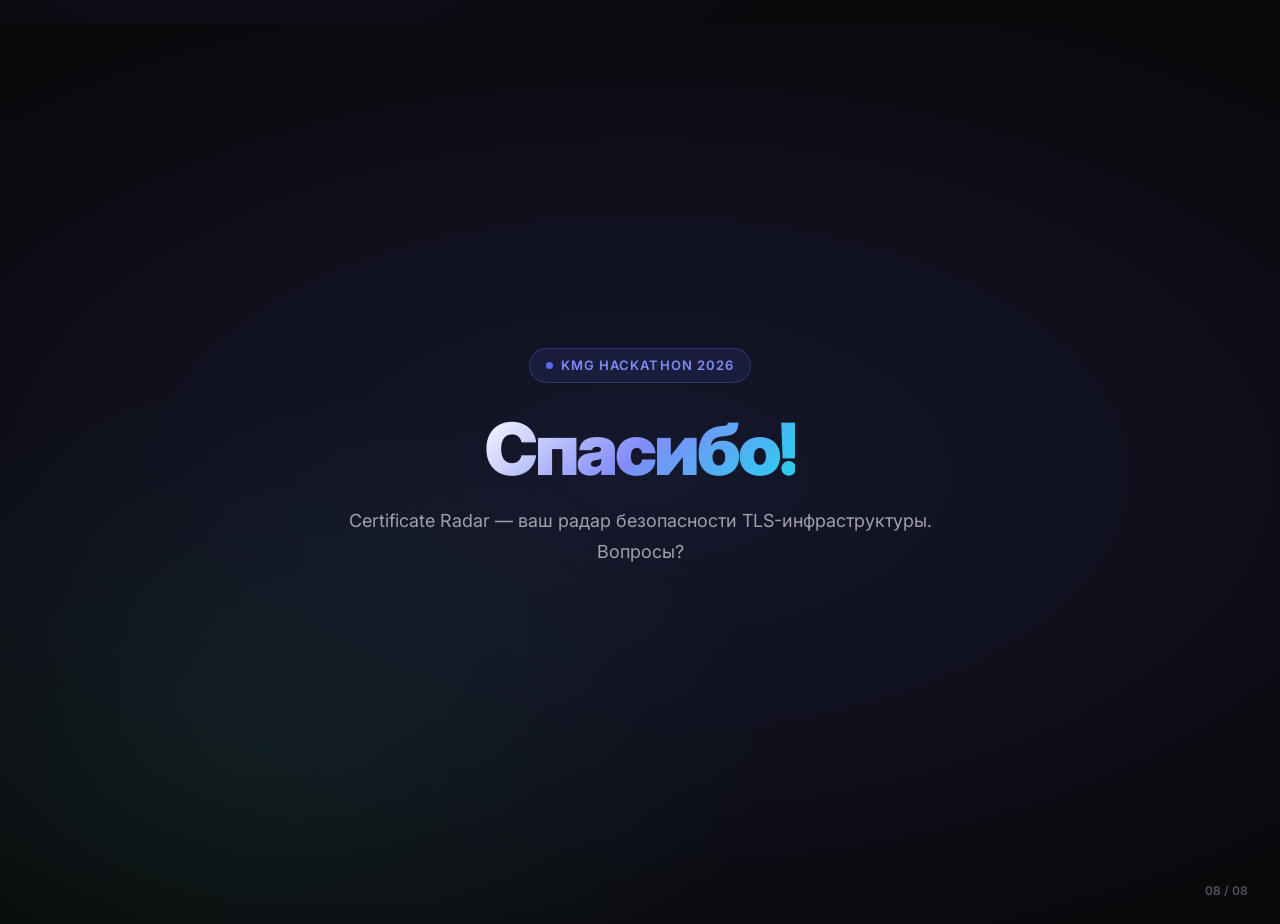
==== commit 5a7c3cc6: "Last Commit" ====
--- a/presentation/index.html
+++ b/presentation/index.html
@@ -826,18 +826,7 @@
       Certificate Radar — ваш радар безопасности TLS-инфраструктуры.<br/>
       Вопросы?
     </p>
-    <div class="cta-buttons" style="justify-content:center">
-      <a class="cta cta-primary" href="http://localhost:8000" target="_blank">🚀 Живое демо</a>
-      <a class="cta cta-secondary" href="http://localhost:8000/docs" target="_blank">📖 API Docs</a>
-    </div>
-
-    <div class="team-badge" style="margin-top:40px">
-      <div class="team-avatar">SB</div>
-      <div style="text-align:left">
-        <div class="team-info-name">Spectral Bytes</div>
-        <div class="team-info-role">Infrastructure Risk Radar</div>
-      </div>
-    </div>
+
   </div>
   <span class="slide-number">08 / 08</span>
 </section>
